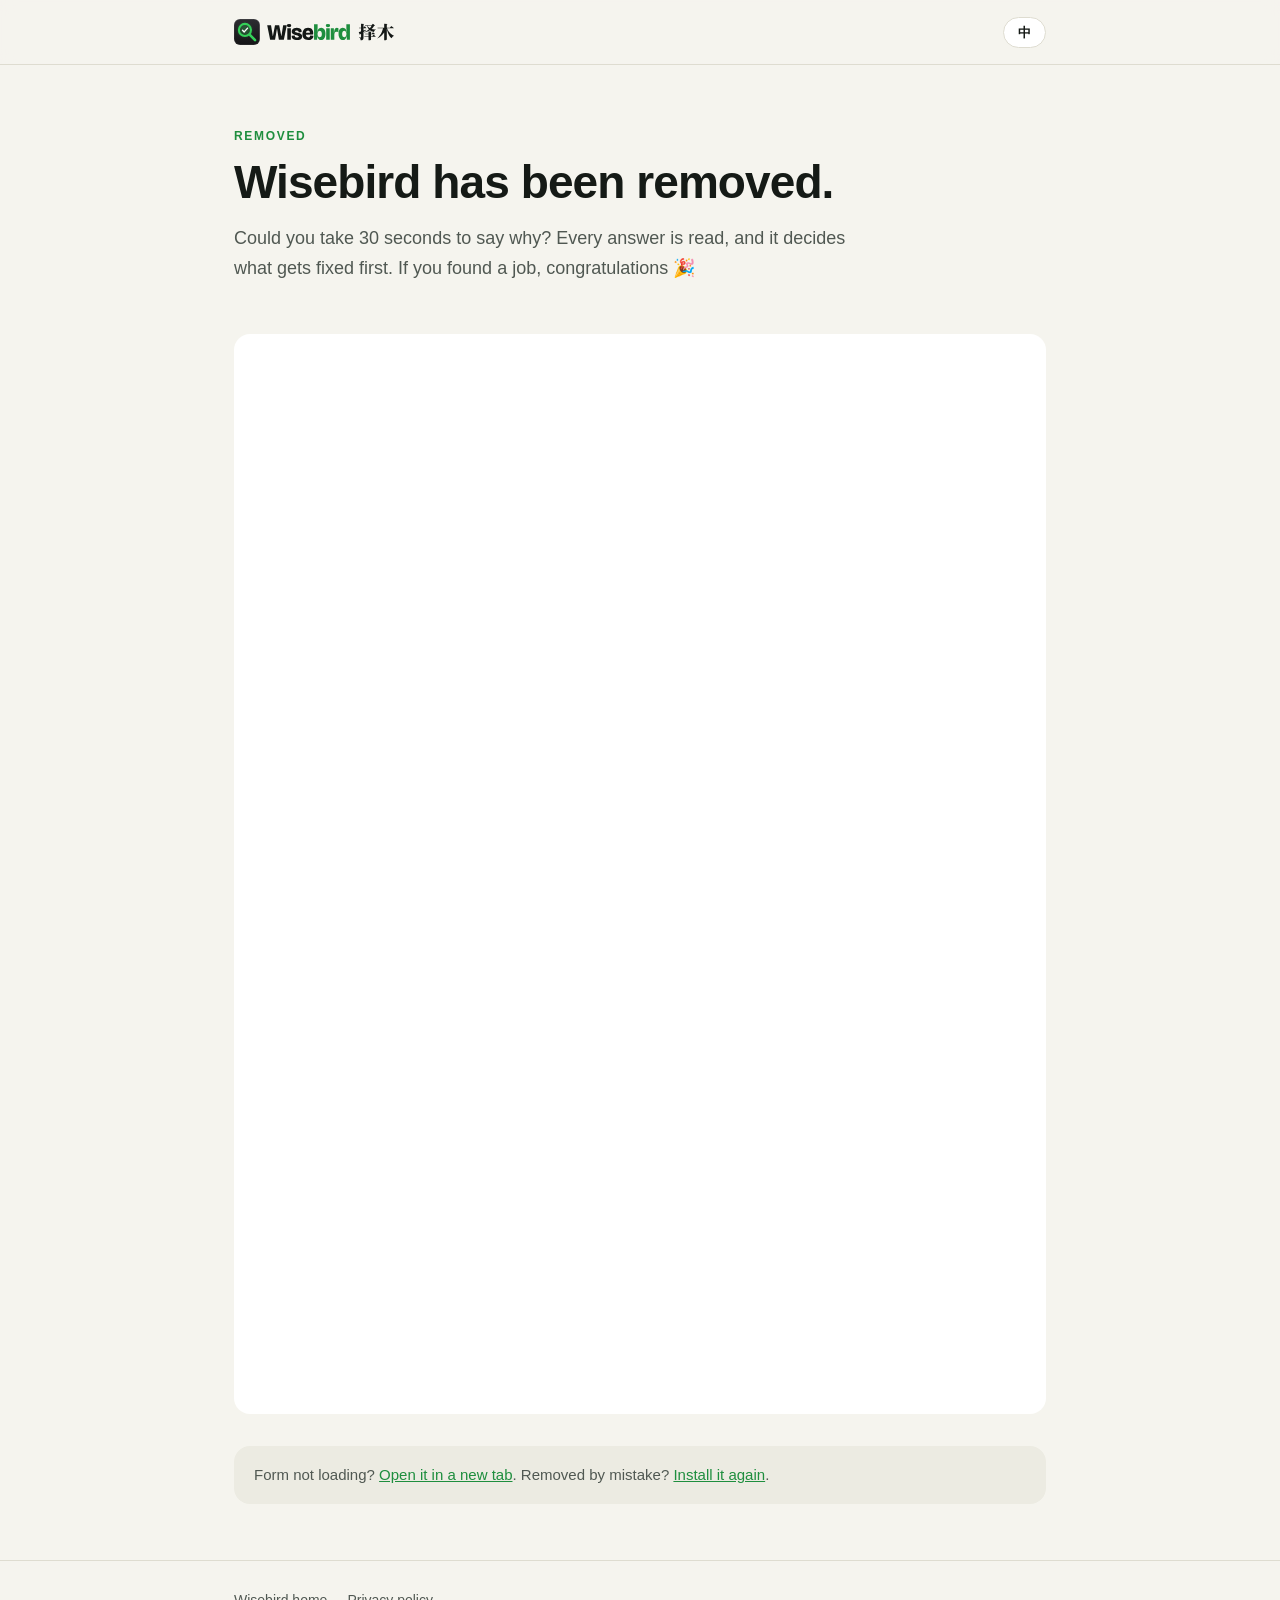
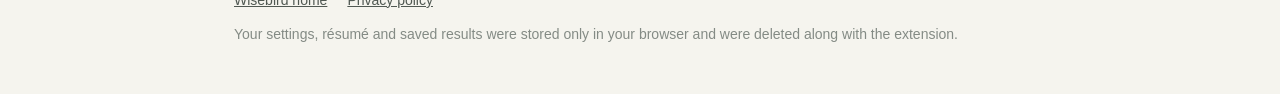
==== bye.html @ 7c82cfc0 "Site: v0.3.7" ====
<!doctype html>
<html lang="zh-Hans" data-title-zh="Wisebird 已卸载" data-title-en="Wisebird was removed">
<head>
<meta charset="utf-8" />
<meta name="viewport" content="width=device-width, initial-scale=1" />
<title>Wisebird 已卸载</title>
<meta name="robots" content="noindex" />
<link rel="icon" type="image/png" sizes="32x32" href="icons/icon-b-32.png" />
<link rel="stylesheet" href="pages.css" />
</head>
<body>
<header class="top">
  <div class="wrap">
    <a class="brand" href="./"><img src="brand/wisebird-a-lockup-horizontal-on-light.svg" alt="Wisebird 择木" /></a>
    <button class="lang" id="langBtn" type="button" aria-label="Switch language">EN</button>
  </div>
</header>

<main class="wrap">
  <section class="hero">
    <span class="kicker" data-en="Removed">已卸载</span>
    <h1 data-en="Wisebird has been removed.">Wisebird 已经卸载。</h1>
    <p class="sub" data-en="Could you take 30 seconds to say why? Every answer is read, and it decides what gets fixed first. If you found a job, congratulations 🎉">能花 30 秒说说为什么吗？每一条都会被认真看，决定接下来先改什么。如果是找到工作了，恭喜 🎉</p>
  </section>

  <iframe class="form-frame" id="byeForm" title="Wisebird uninstall feedback" loading="lazy"></iframe>
  <p class="note" id="byeAlt" data-en="Form not loading? <a id=&quot;byeOpen&quot; href=&quot;#&quot; target=&quot;_blank&quot; rel=&quot;noopener&quot;>Open it in a new tab</a>. Removed by mistake? <a href=&quot;./#install&quot;>Install it again</a>.">问卷没加载出来？<a id="byeOpen" href="#" target="_blank" rel="noopener">在新标签页打开</a>。不小心卸载了？<a href="./#install">重新安装</a>。</p>
</main>

<footer>
  <div class="wrap">
    <nav>
      <a href="./" data-en="Wisebird home">Wisebird 首页</a>
      <a href="privacy.html" data-en="Privacy policy">隐私政策</a>
    </nav>
    <p data-en="Your settings, résumé and saved results were stored only in your browser and were deleted along with the extension.">你的设置、简历和保存的结果只存在你的浏览器里，已经随插件一起删除。</p>
  </div>
</footer>

<script src="forms.js"></script>
<script src="pages.js"></script>
<script>
(function () {
  const url = (window.WISEBIRD_FORMS || {}).bye;
  const frame = document.getElementById("byeForm");
  const wire = () => { const a = document.getElementById("byeOpen"); if (a && url) a.href = url; };   // the link is re-rendered on every language switch
  if (url) frame.src = url + "?embedded=true"; else frame.hidden = true;
  wire();
  document.addEventListener("wb-lang", wire);
})();
</script>
</body>
</html>
---- pages.css ----
/* Shared by welcome.html, bye.html and privacy.html — same tokens as index.html */
:root{
  --ink:#0b0e0c; --paper:#f5f4ee; --paper-2:#ecebe2; --card:#fff; --line:#dedcd0;
  --txt:#151a16; --txt-2:#505852; --txt-3:#848b85;
  --g:#34d058; --g-deep:#1e8e3e; --g-soft:#e3f6e8;
  --amber-soft:#fff4e0; --amber-deep:#9a6200;
  --display:-apple-system,BlinkMacSystemFont,"Segoe UI","Helvetica Neue","PingFang SC","Noto Sans SC","Microsoft YaHei",sans-serif;
  --body:-apple-system,BlinkMacSystemFont,"Segoe UI","Helvetica Neue","PingFang SC","Noto Sans SC","Microsoft YaHei",sans-serif;
}
*{box-sizing:border-box}
body{margin:0;background:var(--paper);color:var(--txt);font:16px/1.7 var(--body);-webkit-font-smoothing:antialiased}
a{color:var(--g-deep)}
h1,h2,h3{font-family:var(--display);margin:0;letter-spacing:-.02em;line-height:1.15}
p{margin:0}
:focus-visible{outline:3px solid var(--g);outline-offset:3px;border-radius:6px}
.wrap{max-width:860px;margin:0 auto;padding:0 24px}

.top{border-bottom:1px solid var(--line);background:rgba(245,244,238,.92);position:sticky;top:0;z-index:5;backdrop-filter:blur(8px)}
.top .wrap{display:flex;align-items:center;justify-content:space-between;height:64px}
.top a.brand{display:block;line-height:0}
.top img{height:26px;width:auto}
.lang{font:600 13px/1 var(--body);border:1.5px solid var(--line);background:var(--card);color:var(--txt);border-radius:999px;padding:8px 14px;cursor:pointer}
.lang:hover{border-color:var(--txt-3)}

.hero{padding:56px 0 28px}
.kicker{display:inline-block;font:700 12px/1 var(--body);letter-spacing:.14em;text-transform:uppercase;color:var(--g-deep);margin-bottom:14px}
.hero h1{font-size:clamp(32px,5vw,46px);font-weight:800}
.hero .sub{margin-top:14px;color:var(--txt-2);font-size:18px;max-width:640px}

.steps{list-style:none;margin:28px 0 0;padding:0;display:grid;gap:16px;counter-reset:s}
.steps li{background:var(--card);border:1px solid var(--line);border-radius:20px;padding:22px 24px 22px 76px;position:relative;counter-increment:s}
.steps li::before{content:counter(s);position:absolute;left:22px;top:22px;width:36px;height:36px;border-radius:50%;background:var(--g);color:#06260f;font:800 17px/36px var(--display);text-align:center}
.steps h2{font-size:20px;font-weight:700}
.steps p{margin-top:6px;color:var(--txt-2)}
.keys{display:flex;flex-wrap:wrap;gap:8px;margin-top:12px}
.keys a{display:inline-flex;align-items:center;gap:6px;border:1.5px solid var(--line);border-radius:999px;padding:7px 14px;font:600 14px/1.2 var(--body);color:var(--txt);text-decoration:none;background:#fff}
.keys a:hover{border-color:var(--g-deep)}
.keys a.free{background:var(--g-soft);border-color:#b8e6c4;color:var(--g-deep)}

.box{margin-top:28px;background:var(--card);border:1px solid var(--line);border-radius:20px;padding:22px 24px}
.box h2{font-size:20px;font-weight:700;margin-bottom:12px}
video{display:block;width:100%;border-radius:14px;background:#0b0e0c;aspect-ratio:16/9}
.note{margin-top:24px;padding:16px 20px;border-radius:16px;background:var(--paper-2);color:var(--txt-2);font-size:15px}
.beta{margin-top:24px;padding:18px 22px;border-radius:16px;background:var(--amber-soft);color:var(--amber-deep)}
.beta a{color:inherit;font-weight:700}

.btn{display:inline-flex;align-items:center;gap:8px;height:46px;padding:0 22px;border-radius:999px;font:600 15px/1 var(--body);text-decoration:none;background:var(--g);color:#06260f}
.btn:hover{filter:brightness(1.05)}
.btn-line{background:transparent;color:var(--txt);border:1.5px solid var(--line)}

.form-frame{width:100%;height:1080px;border:0;border-radius:16px;background:#fff;margin-top:22px}

/* privacy policy */
.doc{padding:48px 0 24px}
.doc h1{font-size:clamp(30px,4.5vw,40px);font-weight:800}
.doc .date{margin-top:8px;color:var(--txt-3);font-size:14px}
.doc h2{font-size:21px;font-weight:700;margin:36px 0 10px}
.doc p,.doc li{color:var(--txt-2)}
.doc p+p{margin-top:10px}
.doc ul{padding-left:22px;margin:8px 0 0}
.doc li{margin:6px 0}
.doc b{color:var(--txt)}
.doc code{font:13px/1.4 ui-monospace,SFMono-Regular,Menlo,monospace;background:var(--paper-2);padding:1px 6px;border-radius:6px}

footer{margin-top:56px;border-top:1px solid var(--line);padding:28px 0 48px;color:var(--txt-3);font-size:14px}
footer nav{display:flex;flex-wrap:wrap;gap:8px 20px;margin-bottom:10px}
footer a{color:var(--txt-2)}

@media (max-width:560px){
  .hero{padding:40px 0 20px}
  .steps li{padding:20px 18px 20px 64px}
  .steps li::before{left:16px;top:20px}
  .form-frame{height:1200px}
}
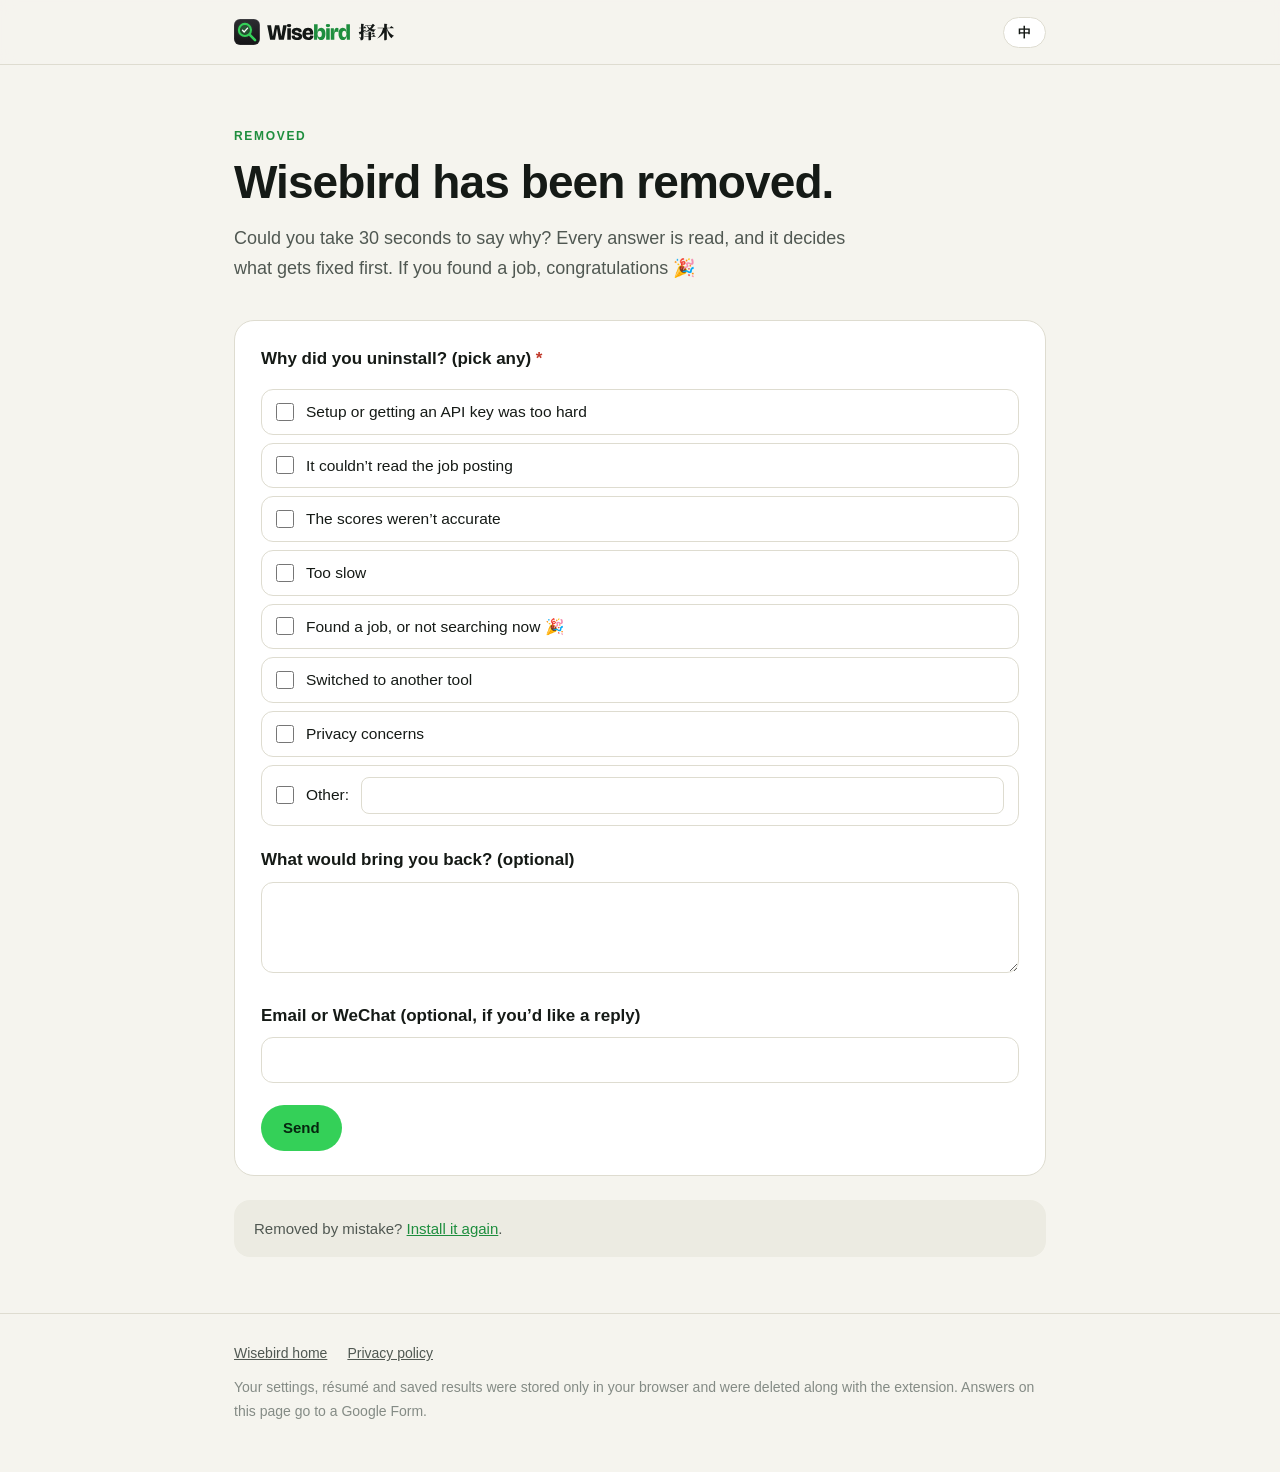
==== commit 5ed5832c: "bye" ====
--- a/bye.html
+++ b/bye.html
@@ -23,8 +23,41 @@
     <p class="sub" data-en="Could you take 30 seconds to say why? Every answer is read, and it decides what gets fixed first. If you found a job, congratulations 🎉">能花 30 秒说说为什么吗？每一条都会被认真看，决定接下来先改什么。如果是找到工作了，恭喜 🎉</p>
   </section>
 
-  <iframe class="form-frame" id="byeForm" title="Wisebird uninstall feedback" loading="lazy"></iframe>
-  <p class="note" id="byeAlt" data-en="Form not loading? <a id=&quot;byeOpen&quot; href=&quot;#&quot; target=&quot;_blank&quot; rel=&quot;noopener&quot;>Open it in a new tab</a>. Removed by mistake? <a href=&quot;./#install&quot;>Install it again</a>.">问卷没加载出来？<a id="byeOpen" href="#" target="_blank" rel="noopener">在新标签页打开</a>。不小心卸载了？<a href="./#install">重新安装</a>。</p>
+  <!-- The answers go straight to the「Wisebird 卸载反馈」Google Form (formResponse), so they land in its Responses tab.
+       Each checkbox value must match the Google option text exactly, or Google drops the answer. -->
+  <form class="fb" id="byeForm" novalidate>
+    <fieldset class="q">
+      <legend><span data-en="Why did you uninstall? (pick any)">为什么卸载？（可多选）</span> <b class="req">*</b></legend>
+      <label class="opt"><input type="checkbox" name="why" value="设置太麻烦 / 不知道怎么拿 API Key — Setup or getting an API key was too hard"><span data-en="Setup or getting an API key was too hard">设置太麻烦 / 不知道怎么拿 API Key</span></label>
+      <label class="opt"><input type="checkbox" name="why" value="读不到岗位内容 — It couldn't read the job posting"><span data-en="It couldn’t read the job posting">读不到岗位内容</span></label>
+      <label class="opt"><input type="checkbox" name="why" value="打分不准 — The scores weren't accurate"><span data-en="The scores weren’t accurate">打分不准</span></label>
+      <label class="opt"><input type="checkbox" name="why" value="太慢 — Too slow"><span data-en="Too slow">太慢</span></label>
+      <label class="opt"><input type="checkbox" name="why" value="找到工作了，或暂时不找了 🎉 — Found a job, or not searching now"><span data-en="Found a job, or not searching now 🎉">找到工作了，或暂时不找了 🎉</span></label>
+      <label class="opt"><input type="checkbox" name="why" value="换了别的工具 — Switched to another tool"><span data-en="Switched to another tool">换了别的工具</span></label>
+      <label class="opt"><input type="checkbox" name="why" value="担心隐私 — Privacy concerns"><span data-en="Privacy concerns">担心隐私</span></label>
+      <label class="opt opt-other"><input type="checkbox" name="why" value="__other_option__" id="whyOther"><span data-en="Other:">其他：</span><input type="text" class="other" id="whyOtherText" maxlength="300" aria-label="Other reason" /></label>
+    </fieldset>
+
+    <label class="q">
+      <span class="ql" data-en="What would bring you back? (optional)">改成什么样你会回来用？（选填）</span>
+      <textarea id="back" rows="3" maxlength="2000"></textarea>
+    </label>
+
+    <label class="q">
+      <span class="ql" data-en="Email or WeChat (optional, if you’d like a reply)">邮箱或微信（选填，想要回复的话）</span>
+      <input type="text" id="contact" maxlength="200" autocomplete="email" />
+    </label>
+
+    <p class="err" id="byeErr" role="alert" hidden></p>
+    <button class="btn" type="submit" id="byeSend"><span data-en="Send">提交</span></button>
+  </form>
+
+  <div class="thanks" id="byeThanks" hidden>
+    <h2 data-en="Got it. Thank you!">收到了，谢谢！</h2>
+    <p data-en="Removed by mistake? <a href=&quot;./#install&quot;>Install it again</a>.">不小心卸载了？<a href="./#install">重新安装</a>。</p>
+  </div>
+
+  <p class="note" id="byeNote" data-en="Removed by mistake? <a href=&quot;./#install&quot;>Install it again</a>.">不小心卸载了？<a href="./#install">重新安装</a>。</p>
 </main>
 
 <footer>
@@ -33,7 +66,7 @@
       <a href="./" data-en="Wisebird home">Wisebird 首页</a>
       <a href="privacy.html" data-en="Privacy policy">隐私政策</a>
     </nav>
-    <p data-en="Your settings, résumé and saved results were stored only in your browser and were deleted along with the extension.">你的设置、简历和保存的结果只存在你的浏览器里，已经随插件一起删除。</p>
+    <p data-en="Your settings, résumé and saved results were stored only in your browser and were deleted along with the extension. Answers on this page go to a Google Form.">你的设置、简历和保存的结果只存在你的浏览器里，已经随插件一起删除。这个页面上的回答会提交到 Google 表单。</p>
   </div>
 </footer>
 
@@ -41,12 +74,44 @@
 <script src="pages.js"></script>
 <script>
 (function () {
-  const url = (window.WISEBIRD_FORMS || {}).bye;
-  const frame = document.getElementById("byeForm");
-  const wire = () => { const a = document.getElementById("byeOpen"); if (a && url) a.href = url; };   // the link is re-rendered on every language switch
-  if (url) frame.src = url + "?embedded=true"; else frame.hidden = true;
-  wire();
-  document.addEventListener("wb-lang", wire);
+  const F = window.WISEBIRD_FORMS || {};
+  const ids = F.byeFields || {};
+  const form = document.getElementById("byeForm");
+  const err = document.getElementById("byeErr");
+  const other = document.getElementById("whyOther"), otherText = document.getElementById("whyOtherText");
+  const msg = {
+    pick: { zh: "至少选一项。", en: "Pick at least one reason." },
+    other: { zh: "选了「其他」的话，写一句原因。", en: "Add a few words for “Other”." },
+    fail: { zh: "没发出去，检查一下网络再点一次。", en: "That didn’t send. Check your connection and try again." },
+  };
+  const say = (k) => { err.textContent = k ? msg[k][window.wbLang() === "en" ? "en" : "zh"] : ""; err.hidden = !k; };
+  otherText.addEventListener("input", () => { if (otherText.value.trim()) other.checked = true; });
+
+  form.addEventListener("submit", async (e) => {
+    e.preventDefault();
+    const picked = [...form.querySelectorAll('input[name="why"]:checked')].map((x) => x.value);
+    if (!picked.length) return say("pick");
+    if (other.checked && !otherText.value.trim()) { otherText.focus(); return say("other"); }
+    say("");
+    const body = new URLSearchParams();
+    picked.forEach((v) => body.append(ids.why, v));
+    if (other.checked) body.append(ids.why + ".other_option_response", otherText.value.trim());
+    const back = document.getElementById("back").value.trim(), contact = document.getElementById("contact").value.trim();
+    if (back) body.append(ids.back, back);
+    if (contact) body.append(ids.contact, contact);
+    const btn = document.getElementById("byeSend");
+    btn.disabled = true;
+    try {
+      // no-cors: Google doesn't allow reading the reply from another site, but the answer is recorded
+      await fetch(F.bye.replace(/\/viewform.*$/, "/formResponse"), { method: "POST", mode: "no-cors", body });
+      form.hidden = true;
+      document.getElementById("byeNote").hidden = true;
+      document.getElementById("byeThanks").hidden = false;
+    } catch (_) {
+      btn.disabled = false;
+      say("fail");
+    }
+  });
 })();
 </script>
 </body>
--- a/pages.css
+++ b/pages.css
@@ -8,6 +8,7 @@
   --body:-apple-system,BlinkMacSystemFont,"Segoe UI","Helvetica Neue","PingFang SC","Noto Sans SC","Microsoft YaHei",sans-serif;
 }
 *{box-sizing:border-box}
+[hidden]{display:none!important}   /* .fb sets display:grid, which would otherwise beat the hidden attribute */
 body{margin:0;background:var(--paper);color:var(--txt);font:16px/1.7 var(--body);-webkit-font-smoothing:antialiased}
 a{color:var(--g-deep)}
 h1,h2,h3{font-family:var(--display);margin:0;letter-spacing:-.02em;line-height:1.15}
@@ -48,7 +49,26 @@
 .btn:hover{filter:brightness(1.05)}
 .btn-line{background:transparent;color:var(--txt);border:1.5px solid var(--line)}
 
-.form-frame{width:100%;height:1080px;border:0;border-radius:16px;background:#fff;margin-top:22px}
+/* uninstall feedback form (bye.html) */
+.fb{margin-top:8px;background:var(--card);border:1px solid var(--line);border-radius:20px;padding:26px 26px 24px;display:grid;gap:22px}
+.fb fieldset{border:0;margin:0;padding:0;min-width:0}
+.fb legend,.fb .ql{display:block;font:700 17px/1.4 var(--display);margin-bottom:10px;padding:0}
+.fb .req{color:#c0392b;font-weight:700}
+.fb .q{display:block}
+.opt{display:flex;align-items:center;gap:12px;padding:11px 14px;border:1.5px solid var(--line);border-radius:12px;margin-top:8px;cursor:pointer;color:var(--txt);font-size:15.5px;line-height:1.4;background:#fff}
+.opt:hover{border-color:var(--txt-3)}
+.opt:has(input:checked){border-color:var(--g-deep);background:var(--g-soft)}
+.opt input[type=checkbox]{width:18px;height:18px;margin:0;flex:none;accent-color:var(--g-deep)}
+.opt-other .other{flex:1;min-width:0}
+.fb textarea,.fb input[type=text]{width:100%;font:15.5px/1.5 var(--body);color:var(--txt);border:1.5px solid var(--line);border-radius:12px;padding:10px 13px;background:#fff}
+.fb textarea:focus,.fb input[type=text]:focus{outline:none;border-color:var(--g-deep);box-shadow:0 0 0 3px rgba(30,142,62,.15)}
+.opt-other input[type=text]{padding:6px 10px;border-radius:8px}
+.fb .btn{justify-self:start;border:0;cursor:pointer}
+.fb .btn:disabled{opacity:.6;cursor:default}
+.err{color:#c0392b;font-size:14.5px;margin:-6px 0 0}
+.thanks{margin-top:8px;background:var(--g-soft);border:1px solid #b8e6c4;border-radius:20px;padding:30px 28px}
+.thanks h2{font-size:24px;font-weight:800;color:var(--g-deep)}
+.thanks p{margin-top:8px;color:var(--txt-2)}
 
 /* privacy policy */
 .doc{padding:48px 0 24px}
@@ -70,5 +90,5 @@
   .hero{padding:40px 0 20px}
   .steps li{padding:20px 18px 20px 64px}
   .steps li::before{left:16px;top:20px}
-  .form-frame{height:1200px}
+  .fb{padding:20px 16px}
 }
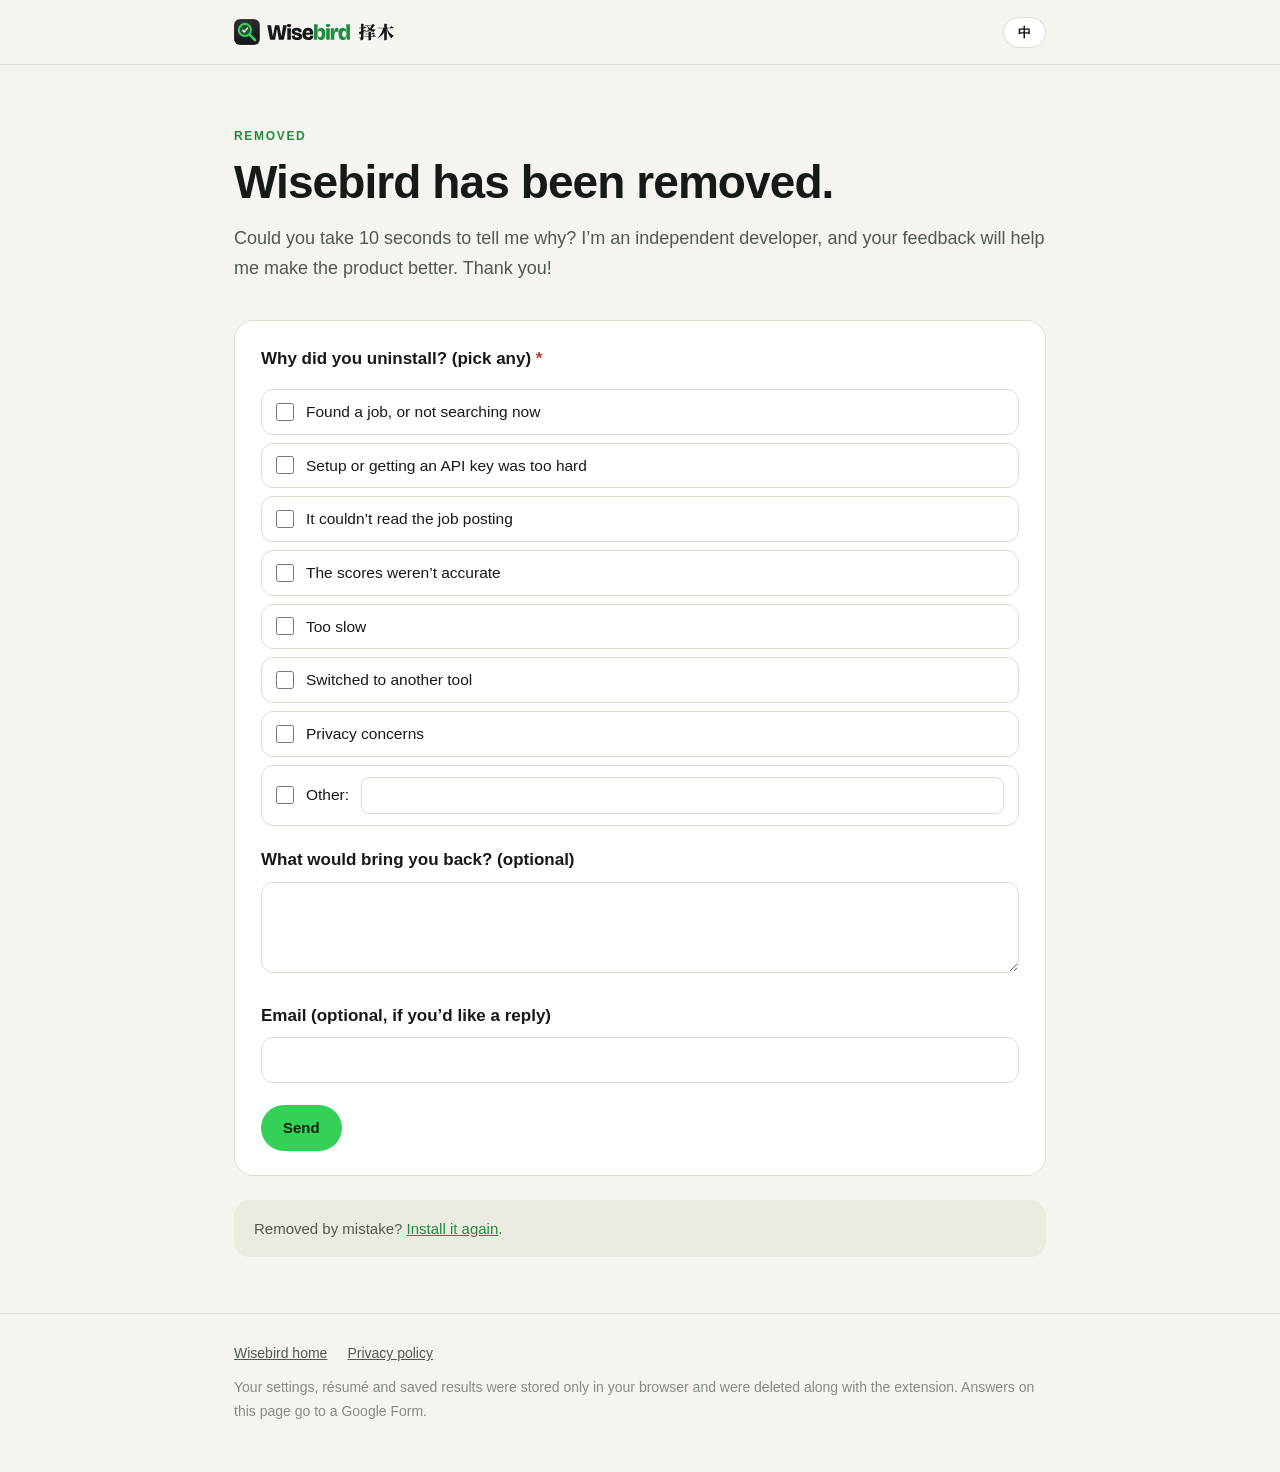
==== commit 46a6c422: "bye" ====
--- a/bye.html
+++ b/bye.html
@@ -6,7 +6,7 @@
 <title>Wisebird 已卸载</title>
 <meta name="robots" content="noindex" />
 <link rel="icon" type="image/png" sizes="32x32" href="icons/icon-b-32.png" />
-<link rel="stylesheet" href="pages.css" />
+<link rel="stylesheet" href="pages.css?v=4" />
 </head>
 <body>
 <header class="top">
@@ -20,7 +20,7 @@
   <section class="hero">
     <span class="kicker" data-en="Removed">已卸载</span>
     <h1 data-en="Wisebird has been removed.">Wisebird 已经卸载。</h1>
-    <p class="sub" data-en="Could you take 30 seconds to say why? Every answer is read, and it decides what gets fixed first. If you found a job, congratulations 🎉">能花 30 秒说说为什么吗？每一条都会被认真看，决定接下来先改什么。如果是找到工作了，恭喜 🎉</p>
+    <p class="sub" data-en="Could you take 10 seconds to tell me why? I’m an independent developer, and your feedback will help me make the product better. Thank you!">可以花 10 秒告诉我为什么吗？我是一个独立开发者，你的反馈会让我的产品变得更好。感谢！</p>
   </section>
 
   <!-- The answers go straight to the「Wisebird 卸载反馈」Google Form (formResponse), so they land in its Responses tab.
@@ -28,11 +28,11 @@
   <form class="fb" id="byeForm" novalidate>
     <fieldset class="q">
       <legend><span data-en="Why did you uninstall? (pick any)">为什么卸载？（可多选）</span> <b class="req">*</b></legend>
+      <label class="opt"><input type="checkbox" name="why" value="找到工作了，或暂时不找了 🎉 — Found a job, or not searching now"><span data-en="Found a job, or not searching now">找到工作了，或暂时不找了</span></label>
       <label class="opt"><input type="checkbox" name="why" value="设置太麻烦 / 不知道怎么拿 API Key — Setup or getting an API key was too hard"><span data-en="Setup or getting an API key was too hard">设置太麻烦 / 不知道怎么拿 API Key</span></label>
       <label class="opt"><input type="checkbox" name="why" value="读不到岗位内容 — It couldn't read the job posting"><span data-en="It couldn’t read the job posting">读不到岗位内容</span></label>
       <label class="opt"><input type="checkbox" name="why" value="打分不准 — The scores weren't accurate"><span data-en="The scores weren’t accurate">打分不准</span></label>
       <label class="opt"><input type="checkbox" name="why" value="太慢 — Too slow"><span data-en="Too slow">太慢</span></label>
-      <label class="opt"><input type="checkbox" name="why" value="找到工作了，或暂时不找了 🎉 — Found a job, or not searching now"><span data-en="Found a job, or not searching now 🎉">找到工作了，或暂时不找了 🎉</span></label>
       <label class="opt"><input type="checkbox" name="why" value="换了别的工具 — Switched to another tool"><span data-en="Switched to another tool">换了别的工具</span></label>
       <label class="opt"><input type="checkbox" name="why" value="担心隐私 — Privacy concerns"><span data-en="Privacy concerns">担心隐私</span></label>
       <label class="opt opt-other"><input type="checkbox" name="why" value="__other_option__" id="whyOther"><span data-en="Other:">其他：</span><input type="text" class="other" id="whyOtherText" maxlength="300" aria-label="Other reason" /></label>
@@ -44,8 +44,8 @@
     </label>
 
     <label class="q">
-      <span class="ql" data-en="Email or WeChat (optional, if you’d like a reply)">邮箱或微信（选填，想要回复的话）</span>
-      <input type="text" id="contact" maxlength="200" autocomplete="email" />
+      <span class="ql" data-en="Email (optional, if you’d like a reply)">邮箱（选填，想要回复的话）</span>
+      <input type="email" id="contact" maxlength="200" autocomplete="email" />
     </label>
 
     <p class="err" id="byeErr" role="alert" hidden></p>
@@ -70,8 +70,8 @@
   </div>
 </footer>
 
-<script src="forms.js"></script>
-<script src="pages.js"></script>
+<script src="forms.js?v=2"></script>
+<script src="pages.js?v=2"></script>
 <script>
 (function () {
   const F = window.WISEBIRD_FORMS || {};
@@ -82,6 +82,7 @@
   const msg = {
     pick: { zh: "至少选一项。", en: "Pick at least one reason." },
     other: { zh: "选了「其他」的话，写一句原因。", en: "Add a few words for “Other”." },
+    email: { zh: "邮箱格式不太对，检查一下。", en: "That email doesn’t look right." },
     fail: { zh: "没发出去，检查一下网络再点一次。", en: "That didn’t send. Check your connection and try again." },
   };
   const say = (k) => { err.textContent = k ? msg[k][window.wbLang() === "en" ? "en" : "zh"] : ""; err.hidden = !k; };
@@ -92,6 +93,8 @@
     const picked = [...form.querySelectorAll('input[name="why"]:checked')].map((x) => x.value);
     if (!picked.length) return say("pick");
     if (other.checked && !otherText.value.trim()) { otherText.focus(); return say("other"); }
+    const em = document.getElementById("contact").value.trim();
+    if (em && !/^[^\s@]+@[^\s@]+\.[^\s@]+$/.test(em)) { document.getElementById("contact").focus(); return say("email"); }
     say("");
     const body = new URLSearchParams();
     picked.forEach((v) => body.append(ids.why, v));
--- a/pages.css
+++ b/pages.css
@@ -26,7 +26,7 @@
 .hero{padding:56px 0 28px}
 .kicker{display:inline-block;font:700 12px/1 var(--body);letter-spacing:.14em;text-transform:uppercase;color:var(--g-deep);margin-bottom:14px}
 .hero h1{font-size:clamp(32px,5vw,46px);font-weight:800}
-.hero .sub{margin-top:14px;color:var(--txt-2);font-size:18px;max-width:640px}
+.hero .sub{margin-top:14px;color:var(--txt-2);font-size:18px}
 
 .steps{list-style:none;margin:28px 0 0;padding:0;display:grid;gap:16px;counter-reset:s}
 .steps li{background:var(--card);border:1px solid var(--line);border-radius:20px;padding:22px 24px 22px 76px;position:relative;counter-increment:s}
@@ -60,8 +60,8 @@
 .opt:has(input:checked){border-color:var(--g-deep);background:var(--g-soft)}
 .opt input[type=checkbox]{width:18px;height:18px;margin:0;flex:none;accent-color:var(--g-deep)}
 .opt-other .other{flex:1;min-width:0}
-.fb textarea,.fb input[type=text]{width:100%;font:15.5px/1.5 var(--body);color:var(--txt);border:1.5px solid var(--line);border-radius:12px;padding:10px 13px;background:#fff}
-.fb textarea:focus,.fb input[type=text]:focus{outline:none;border-color:var(--g-deep);box-shadow:0 0 0 3px rgba(30,142,62,.15)}
+.fb textarea,.fb input[type=text],.fb input[type=email]{width:100%;font:15.5px/1.5 var(--body);color:var(--txt);border:1.5px solid var(--line);border-radius:12px;padding:10px 13px;background:#fff}
+.fb textarea:focus,.fb input[type=text]:focus,.fb input[type=email]:focus{outline:none;border-color:var(--g-deep);box-shadow:0 0 0 3px rgba(30,142,62,.15)}
 .opt-other input[type=text]{padding:6px 10px;border-radius:8px}
 .fb .btn{justify-self:start;border:0;cursor:pointer}
 .fb .btn:disabled{opacity:.6;cursor:default}
